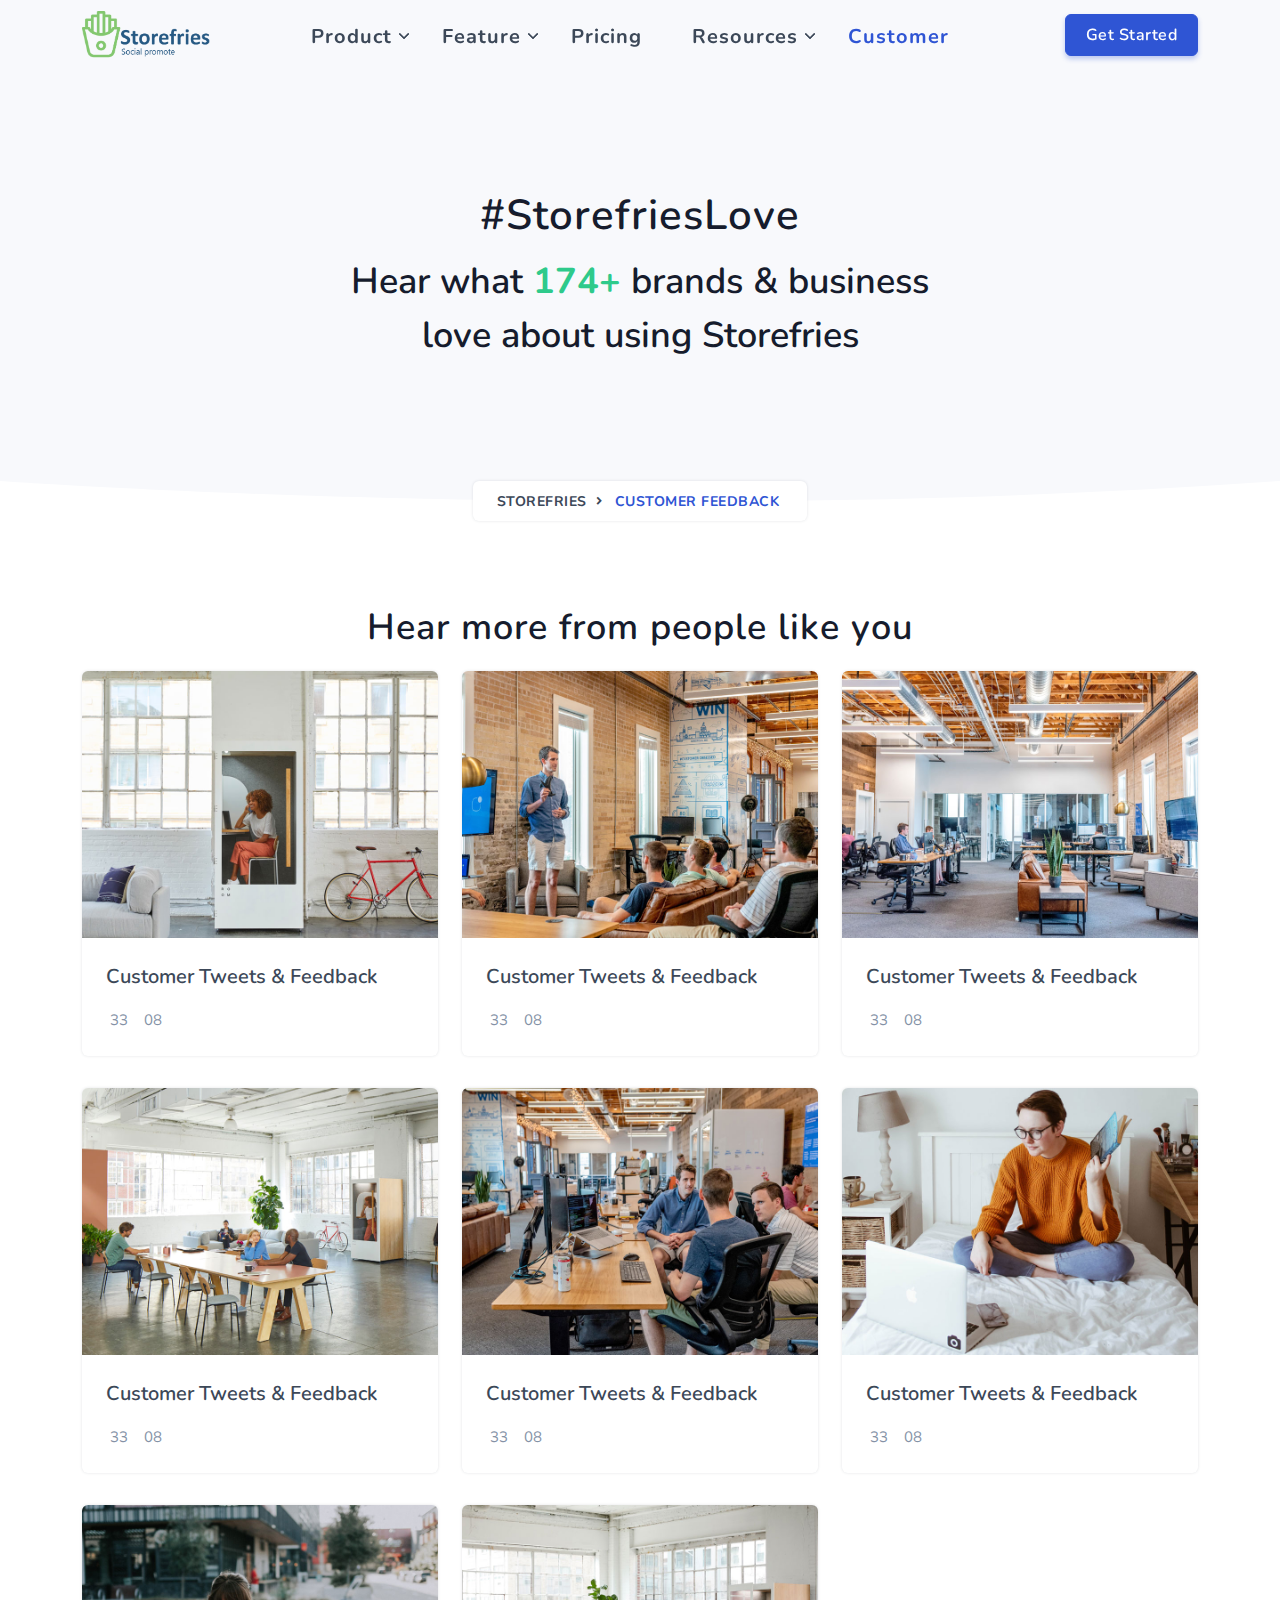
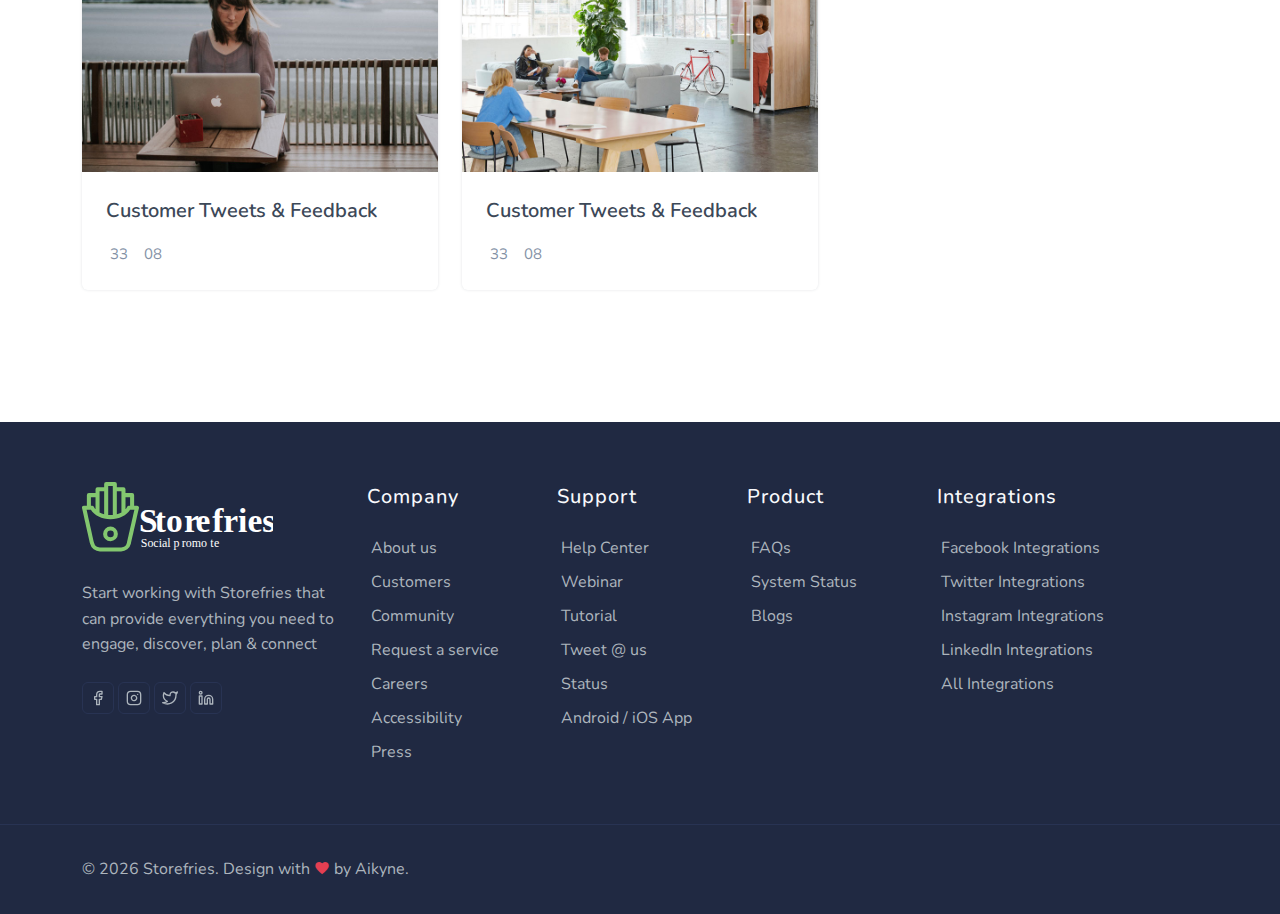
==== customer.html @ 30ede442 "photos added & customer tab created" ====
<!DOCTYPE html>
<html lang="en">

<head>
    <meta charset="utf-8" />
    <title>Customer Love | Storefries</title>
    <meta name="viewport" content="width=device-width, initial-scale=1.0">
    <meta name="description" content="" />
    <meta name="keywords" content="" />
    <meta name="author" content="" />
    <meta name="email" content="" />
    <meta name="website" content="" />
    <meta name="Version" content="v3.2.0" />
    <!-- favicon -->
    <link rel="shortcut icon" href="images/favicon.png">
    <!-- Bootstrap -->
    <link href="css/bootstrap.min.css" rel="stylesheet" type="text/css" />
    <!-- Icons -->
    <link href="css/materialdesignicons.min.css" rel="stylesheet" type="text/css" />
    <link rel="stylesheet" href="https://unicons.iconscout.com/release/v3.0.6/css/line.css">
    <!-- tobii css -->
    <link href="css/tobii.min.css" rel="stylesheet" type="text/css" />
    <!-- Main Css -->
    <link href="css/style.css" rel="stylesheet" type="text/css" id="theme-opt" />
    <link href="css/colors/default.css" rel="stylesheet" id="color-opt">

</head>

<body>
    <!-- Loader -->
     <div id="preloader">
        <div id="status">
            <div class="spinner">
                <div class="double-bounce1"></div>
                <div class="double-bounce2"></div>
            </div>
        </div>
    </div> 
    <!-- Loader -->
    
    <!-- Navbar STart -->
    <header id="topnav" class="defaultscroll sticky">
        <div class="container">
            <!-- Logo container-->
            <a class="logo" href="index.html">
                <img src="images/logo.png" height="50" class="logo-light-mode" alt="">
                <img src="images/logo.png" height="50" class="logo-dark-mode" alt="">
            </a>
            <div class="buy-button">
                <a href="https://app.storefries.com" target="_blank" class="btn btn-primary">Get Started</a>
            </div><!--end login button-->
            <!-- End Logo container-->
            <div class="menu-extras">
                <div class="menu-item">
                    <!-- Mobile menu toggle-->
                    <a class="navbar-toggle" id="isToggle" onclick="toggleMenu()">
                        <div class="lines">
                            <span></span>
                            <span></span>
                            <span></span>
                        </div>
                    </a>
                    <!-- End mobile menu toggle-->
                </div>
            </div>
    
            <div id="navigation">
                <!-- Navigation Menu-->   
                <ul class="navigation-menu">
                    <li class="has-submenu parent-parent-menu-item">
                        <a href="javascript:void(0)">Product</a><span class="menu-arrow"></span>
                        <ul class="submenu megamenu">
                            <li>
                                <ul>
                                    <li class="megamenu-head"><img src="images/Conent.png" style="width: 15%;"> Content</li>
                                    <li><a href="portfolio-classic-two.html" class="sub-menu-item">Discover The Trending <br>Content For Your Location<br> Needs And Influence The <br>Brand With Designing Tools.</a></li>
                                    <li><a href="portfolio-classic-two.html" class="sub-menu-item">Learn more...</a></li>                                    
                                </ul>
                            </li>

                            <li>
                                <ul>
                                    <li class="megamenu-head"><img src="images/publishing.png" style="width: 15%;">Publishing</li>
                                    <li><a href="portfolio-classic-two.html" class="sub-menu-item">Simple Way To Plan, <br>Schedule And Publish To <br>Customers First On The Fly <br>And Amplify The Post To <br>Reach More Audience.</a></li>
                                    <li><a href="portfolio-classic-two.html" class="sub-menu-item">Learn more...</a></li>
                                </ul>
                            </li>

                            <li>
                                <ul>
                                    <li class="megamenu-head"><img src="images/engagement.png" style="width: 15%;">Engagement</li>
                                    <li><a href="portfolio-grid-two.html" class="sub-menu-item">All In One Tool To Manage<br> The Interactions Efficiently.</a></li>
                                    <li><a href="portfolio-classic-two.html" class="sub-menu-item">Learn more...</a></li>
                                </ul>
                            </li>
                            
                            <li>
                                <ul>
                                    <li class="megamenu-head"><img src="images.png" style="width: 15%;">Insight</li>
                                    <li><a href="portfolio-masonry-two.html" class="sub-menu-item">Visually Identify Which <br>Channels Are Performing <br>Better, Identify The ROI For<br> Marketing Spend.</a></li>
                                    <li><a href="portfolio-classic-two.html" class="sub-menu-item">Learn more...</a></li>
                                </ul>
                            </li>
                            <li>
                                <ul class="text-center">
                                    <li class="megamenu-head"></li>
                                    <li><a href="portfolio-masonry-two.html" class="sub-menu-item">Powerful tools to <br>scale growing businesses <br>across:</a></li>
                                    
                                    <li class="list-inline-item"><a href="" class="btn btn-sm btn-outline-blue" ><i data-feather="facebook" class="icons"></i></a></li>
                                    <li class="list-inline-item"><a href="" class="btn btn-sm btn-outline-danger" ><i data-feather="instagram" class="icons"></i></a></li>
                                    <br>
                                    <li class="list-inline-item"><a href="" class="btn btn-sm btn-outline-secondary" ><i data-feather="linkedin" class="icons"></i></a></li>
                                    <li class="list-inline-item"><a href="" class="btn btn-sm btn-outline-info" ><i data-feather="twitter" class="icons"></i></a></li><!--
                                    <li class="list-inline-item mx-2 mt-3"><a href="javascript:void(0)" class="btn btn-icon btn-pills btn-lg btn-danger" data-bs-toggle="tooltip" data-bs-placement="top"><i data-feather="instagram" class="icons"></i></a></li>
                                    <li class="list-inline-item mx-2 mt-3"><a href="javascript:void(0)" class="btn btn-icon btn-pills btn-lg btn-secondary" data-bs-toggle="tooltip" data-bs-placement="top"><i data-feather="linkedin" class="icons"></i></a></li>
                                    <li class="list-inline-item mx-2 mt-3"><a href="javascript:void(0)" class="btn btn-icon btn-pills btn-lg btn-info" data-bs-toggle="tooltip" data-bs-placement="top"><i data-feather="twitter" class="icons"></i></a></li>
                                    <li class="list-inline-item mx-2 mt-3"><a href="javascript:void(0)" class="btn btn-icon btn-pills btn-lg btn-warning" data-bs-toggle="tooltip" data-bs-placement="top" title="Gitlab"><i data-feather="gitlab" class="icons"></i></a></li>
                                    <li class="list-inline-item mx-2 mt-3"><a href="javascript:void(0)" class="btn btn-icon btn-pills btn-lg btn-danger" data-bs-toggle="tooltip" data-bs-placement="top" title="Youtube"><i data-feather="youtube" class="icons"></i></a></li>
                                    <li class="list-inline-item mx-2 mt-3"><a href="javascript:void(0)" class="btn btn-icon btn-pills btn-lg btn-success" data-bs-toggle="tooltip" data-bs-placement="top" title="Whatsapp"><i class="mdi mdi-whatsapp icons"></i></a></li>
                                    <li class="list-inline-item mx-2 mt-3"><a href="javascript:void(0)" class="btn btn-icon btn-pills btn-lg btn-info" data-bs-toggle="tooltip" data-bs-placement="top" title="Telegram"><i class="mdi mdi-telegram icons"></i></a></li>
                                    <li class="list-inline-item mx-2 mt-3"><a href="javascript:void(0)" class="btn btn-icon btn-pills btn-lg btn-blue" data-bs-toggle="tooltip" data-bs-placement="top" title="Skype"><i class="mdi mdi-skype icons"></i></a></li>-->
                                </ul>
                            </li>
                            
                        </ul>
                    </li>

                    <li class="has-submenu parent-parent-menu-item">
                        <a href="javascript:void(0)">Feature</a><span class="menu-arrow"></span>
                        <ul class="submenu megamenu">
                            <li>
                                <ul>
                                    <li class="megamenu-head">Modern Portfolio</li>
                                    <li><a href="portfolio-modern-two.html" class="sub-menu-item">Two Column</a></li>
                                    <li><a href="portfolio-modern-three.html" class="sub-menu-item">Three Column</a></li>
                                    <li><a href="portfolio-modern-four.html" class="sub-menu-item">Four Column</a></li>
                                    <li><a href="portfolio-modern-five.html" class="sub-menu-item">Five Column</a></li>
                                    <li><a href="portfolio-modern-six.html" class="sub-menu-item">Six Column</a></li>
                                </ul>
                            </li>

                            <li>
                                <ul>
                                    <li class="megamenu-head">Classic Portfolio</li>
                                    <li><a href="portfolio-classic-two.html" class="sub-menu-item">Two Column</a></li>
                                    <li><a href="portfolio-classic-three.html" class="sub-menu-item">Three Column</a></li>
                                    <li><a href="portfolio-classic-four.html" class="sub-menu-item">Four Column</a></li>
                                    <li><a href="portfolio-classic-five.html" class="sub-menu-item">Five Column</a></li>
                                    <li><a href="portfolio-classic-six.html" class="sub-menu-item">Six Column</a></li>
                                </ul>
                            </li>

                            <li>
                                <ul>
                                    <li class="megamenu-head">Grid Portfolio</li>
                                    <li><a href="portfolio-grid-two.html" class="sub-menu-item">Two Column</a></li>
                                    <li><a href="portfolio-grid-three.html" class="sub-menu-item">Three Column</a></li>
                                    <li><a href="portfolio-grid-four.html" class="sub-menu-item">Four Column</a></li>
                                    <li><a href="portfolio-grid-five.html" class="sub-menu-item">Five Column</a></li>
                                    <li><a href="portfolio-grid-six.html" class="sub-menu-item">Six Column</a></li>
                                </ul>
                            </li>
                            
                            <li>
                                <ul>
                                    <li class="megamenu-head">Masonry Portfolio</li>
                                    <li><a href="portfolio-masonry-two.html" class="sub-menu-item">Two Column</a></li>
                                    <li><a href="portfolio-masonry-three.html" class="sub-menu-item">Three Column</a></li>
                                    <li><a href="portfolio-masonry-four.html" class="sub-menu-item">Four Column</a></li>
                                    <li><a href="portfolio-masonry-five.html" class="sub-menu-item">Five Column</a></li>
                                    <li><a href="portfolio-masonry-six.html" class="sub-menu-item">Six Column</a></li>
                                </ul>
                            </li>
                            
                            <li>
                                <ul>
                                    <li class="megamenu-head">Portfolio Detail</li>
                                    <li><a href="portfolio-detail-one.html" class="sub-menu-item">Portfolio One</a></li>
                                    <li><a href="portfolio-detail-two.html" class="sub-menu-item">Portfolio Two</a></li>
                                    <li><a href="portfolio-detail-three.html" class="sub-menu-item">Portfolio Three</a></li>
                                    <li><a href="portfolio-detail-four.html" class="sub-menu-item">Portfolio Four</a></li>
                                </ul>
                            </li>
                        </ul>
                    </li>
    
                    <li class="has-submenu parent-parent-menu-item">
                        <a href="pricing.html">Pricing</a>                            
                    </li>

                    <li class="has-submenu parent-parent-menu-item">
                        <a href="javascript:void(0)">Resources</a><span class="menu-arrow"></span>
                        <ul class="submenu megamenu">
                            <li>
                                <ul>
                                </ul>
                            </li>

                            <li>
                                <ul>
                                    <li class="megamenu-head"><img src="images/publishing.png" style="width: 15%;">Publishing</li>
                                    <li><a href="portfolio-classic-two.html" class="sub-menu-item">Simple Way To Plan, <br>Schedule And Publish To <br>Customers First On The Fly <br>And Amplify The Post To <br>Reach More Audience.</a></li>
                                    <li><a href="portfolio-classic-two.html" class="sub-menu-item">Learn more...</a></li>
                                </ul>
                            </li>

                            <li>
                                <ul>
                                    <li class="megamenu-head"><img src="images/engagement.png" style="width: 15%;">Engagement</li>
                                    <li><a href="portfolio-grid-two.html" class="sub-menu-item">All In One Tool To Manage<br> The Interactions Efficiently.</a></li>
                                    <li><a href="portfolio-classic-two.html" class="sub-menu-item">Learn more...</a></li>
                                </ul>
                            </li>
                            
                            <li>
                                <ul>
                                    <li class="megamenu-head"><img src="images.png" style="width: 15%;">Insight</li>
                                    <li><a href="portfolio-masonry-two.html" class="sub-menu-item">Visually Identify Which <br>Channels Are Performing <br>Better, Identify The ROI For<br> Marketing Spend.</a></li>
                                    <li><a href="portfolio-classic-two.html" class="sub-menu-item">Learn more...</a></li>
                                </ul>
                            </li>
                            <li>
                                <ul class="text-center">
                                    
                                </ul>
                            </li>
                            
                        </ul>
                    </li>

                    <li class="has-submenu parent-menu-item">
                        <a href="customer.html" style="color: #2f55d4 ;">Customer</a>                        
                    </li>
                </ul><!--end navigation menu-->
                <div class="buy-menu-btn d-none">
                    <a href="https://app.storefries.com" target="_blank" class="btn btn-primary">Get Started</a>
                </div><!--end login button-->
            </div><!--end navigation-->
        </div><!--end container-->
    </header><!--end header-->
    <!-- Navbar End -->


        <!-- Hero Start -->
        <section class="bg-half bg-light d-table w-100">
            <div class="container">
                <div class="row justify-content-center">
                    <div class="col-lg-12 text-center">
                        <div class="page-next-level">
                            <h1 class="title"> #StorefriesLove </h1>
                            <h2>Hear what <span class="text-success fw-bold"><span class="counter-value" data-target="555">1</span>+</span> brands & business <br>love about using Storefries</h2>
                            <div class="page-next">
                                <nav aria-label="breadcrumb" class="d-inline-block">
                                    <ul class="breadcrumb bg-white rounded shadow mb-0">
                                        <li class="breadcrumb-item"><a href="index.html">Storefries</a></li>
                                        
                                        <li class="breadcrumb-item active" aria-current="page">Customer Feedback</li>
                                    </ul>
                                </nav>
                            </div>
                        </div>
                    </div>  <!--end col-->
                </div><!--end row-->
            </div> <!--end container-->
        </section><!--end section-->
        <!-- Hero End -->

        <!-- Shape Start -->
        <div class="position-relative">
            <div class="shape overflow-hidden text-white">
                <svg viewBox="0 0 2880 48" fill="none" xmlns="http://www.w3.org/2000/svg">
                    <path d="M0 48H1437.5H2880V0H2160C1442.5 52 720 0 720 0H0V48Z" fill="currentColor"></path>
                </svg>
            </div>
        </div>
        <!--Shape End-->

        <!-- Blog STart -->
        <section class="section">
            <div class="container">
                <div class="row justify-content-center">
                    <div class="col-lg-12 text-center">
                        <div class="page-next-level">
                            <h2 class="title"> Hear more from people like you </h2>                            
                        </div>
                    </div>  <!--end col-->
                </div><!--end row-->
                <h1 class="title"> </h1>
                <div class="row">
                    <div class="col-lg-4 col-md-6 mb-4 pb-2">
                        <div class="card blog rounded border-0 shadow overflow-hidden">
                            <div class="position-relative">
                                <img src="images/blog/01.jpg" class="card-img-top" alt="...">
                                <div class="overlay rounded-top bg-dark"></div>
                            </div>
                            <div class="card-body content">
                                <h5><a href="javascript:void(0)" class="card-title title text-dark">Customer Tweets & Feedback</a></h5>
                                <div class="post-meta d-flex justify-content-between mt-3">
                                    <ul class="list-unstyled mb-0">
                                        <li class="list-inline-item me-2 mb-0"><a href="javascript:void(0)" class="text-muted like"><i class="uil uil-heart me-1"></i>33</a></li>
                                        <li class="list-inline-item"><a href="javascript:void(0)" class="text-muted comments"><i class="uil uil-comment me-1"></i>08</a></li>
                                    </ul>
                                </div>
                            </div>
                            <div class="author">
                                <small class="text-light user d-block"><i class="uil uil-user"></i> Calvin Carlo</small>
                                <small class="text-light date"><i class="uil uil-calendar-alt"></i> 13th August, 2019</small>
                            </div>
                        </div>
                    </div><!--end col-->
                    
                    <div class="col-lg-4 col-md-6 mb-4 pb-2">
                        <div class="card blog rounded border-0 shadow overflow-hidden">
                            <div class="position-relative">
                                <img src="images/blog/02.jpg" class="card-img-top" alt="...">
                                <div class="overlay rounded-top bg-dark"></div>
                            </div>
                            <div class="card-body content">
                                <h5><a href="javascript:void(0)" class="card-title title text-dark">Customer Tweets & Feedback</a></h5>
                                <div class="post-meta d-flex justify-content-between mt-3">
                                    <ul class="list-unstyled mb-0">
                                        <li class="list-inline-item me-2 mb-0"><a href="javascript:void(0)" class="text-muted like"><i class="uil uil-heart me-1"></i>33</a></li>
                                        <li class="list-inline-item"><a href="javascript:void(0)" class="text-muted comments"><i class="uil uil-comment me-1"></i>08</a></li>
                                    </ul>
                                </div>
                            </div>
                            <div class="author">
                                <small class="text-light user d-block"><i class="uil uil-user"></i> Calvin Carlo</small>
                                <small class="text-light date"><i class="uil uil-calendar-alt"></i> 13th August, 2019</small>
                            </div>
                        </div>
                    </div><!--end col-->
                    
                    <div class="col-lg-4 col-md-6 mb-4 pb-2">
                        <div class="card blog rounded border-0 shadow overflow-hidden">
                            <div class="position-relative">
                                <img src="images/blog/03.jpg" class="card-img-top" alt="...">
                                <div class="overlay rounded-top bg-dark"></div>
                            </div>
                            <div class="card-body content">
                                <h5><a href="javascript:void(0)" class="card-title title text-dark">Customer Tweets & Feedback</a></h5>
                                <div class="post-meta d-flex justify-content-between mt-3">
                                    <ul class="list-unstyled mb-0">
                                        <li class="list-inline-item me-2 mb-0"><a href="javascript:void(0)" class="text-muted like"><i class="uil uil-heart me-1"></i>33</a></li>
                                        <li class="list-inline-item"><a href="javascript:void(0)" class="text-muted comments"><i class="uil uil-comment me-1"></i>08</a></li>
                                    </ul>
                                </div>
                            </div>
                            <div class="author">
                                <small class="text-light user d-block"><i class="uil uil-user"></i> Calvin Carlo</small>
                                <small class="text-light date"><i class="uil uil-calendar-alt"></i> 13th August, 2019</small>
                            </div>
                        </div>
                    </div><!--end col-->
                    
                    <div class="col-lg-4 col-md-6 mb-4 pb-2">
                        <div class="card blog rounded border-0 shadow overflow-hidden">
                            <div class="position-relative">
                                <img src="images/blog/04.jpg" class="card-img-top" alt="...">
                                <div class="overlay rounded-top bg-dark"></div>
                            </div>
                            <div class="card-body content">
                                <h5><a href="javascript:void(0)" class="card-title title text-dark">Customer Tweets & Feedback</a></h5>
                                <div class="post-meta d-flex justify-content-between mt-3">
                                    <ul class="list-unstyled mb-0">
                                        <li class="list-inline-item me-2 mb-0"><a href="javascript:void(0)" class="text-muted like"><i class="uil uil-heart me-1"></i>33</a></li>
                                        <li class="list-inline-item"><a href="javascript:void(0)" class="text-muted comments"><i class="uil uil-comment me-1"></i>08</a></li>
                                    </ul>
                                </div>
                            </div>
                            <div class="author">
                                <small class="text-light user d-block"><i class="uil uil-user"></i> Calvin Carlo</small>
                                <small class="text-light date"><i class="uil uil-calendar-alt"></i> 13th August, 2019</small>
                            </div>
                        </div>
                    </div><!--end col-->
                    
                    <div class="col-lg-4 col-md-6 mb-4 pb-2">
                        <div class="card blog rounded border-0 shadow overflow-hidden">
                            <div class="position-relative">
                                <img src="images/blog/05.jpg" class="card-img-top" alt="...">
                                <div class="overlay rounded-top bg-dark"></div>
                            </div>
                            <div class="card-body content">
                                <h5><a href="javascript:void(0)" class="card-title title text-dark">Customer Tweets & Feedback</a></h5>
                                <div class="post-meta d-flex justify-content-between mt-3">
                                    <ul class="list-unstyled mb-0">
                                        <li class="list-inline-item me-2 mb-0"><a href="javascript:void(0)" class="text-muted like"><i class="uil uil-heart me-1"></i>33</a></li>
                                        <li class="list-inline-item"><a href="javascript:void(0)" class="text-muted comments"><i class="uil uil-comment me-1"></i>08</a></li>
                                    </ul>
                                </div>
                            </div>
                            <div class="author">
                                <small class="text-light user d-block"><i class="uil uil-user"></i> Calvin Carlo</small>
                                <small class="text-light date"><i class="uil uil-calendar-alt"></i> 13th August, 2019</small>
                            </div>
                        </div>
                    </div><!--end col-->
                    
                    <div class="col-lg-4 col-md-6 mb-4 pb-2">
                        <div class="card blog rounded border-0 shadow overflow-hidden">
                            <div class="position-relative">
                                <img src="images/blog/06.jpg" class="card-img-top" alt="...">
                                <div class="overlay rounded-top bg-dark"></div>
                            </div>
                            <div class="card-body content">
                                <h5><a href="javascript:void(0)" class="card-title title text-dark">Customer Tweets & Feedback</a></h5>
                                <div class="post-meta d-flex justify-content-between mt-3">
                                    <ul class="list-unstyled mb-0">
                                        <li class="list-inline-item me-2 mb-0"><a href="javascript:void(0)" class="text-muted like"><i class="uil uil-heart me-1"></i>33</a></li>
                                        <li class="list-inline-item"><a href="javascript:void(0)" class="text-muted comments"><i class="uil uil-comment me-1"></i>08</a></li>
                                    </ul>
                                </div>
                            </div>
                            <div class="author">
                                <small class="text-light user d-block"><i class="uil uil-user"></i> Calvin Carlo</small>
                                <small class="text-light date"><i class="uil uil-calendar-alt"></i> 13th August, 2019</small>
                            </div>
                        </div>
                    </div><!--end col-->
                    
                    <div class="col-lg-4 col-md-6 mb-4 pb-2">
                        <div class="card blog rounded border-0 shadow overflow-hidden">
                            <div class="position-relative">
                                <img src="images/blog/07.jpg" class="card-img-top" alt="...">
                                <div class="overlay rounded-top bg-dark"></div>
                            </div>
                            <div class="card-body content">
                                <h5><a href="javascript:void(0)" class="card-title title text-dark">Customer Tweets & Feedback</a></h5>
                                <div class="post-meta d-flex justify-content-between mt-3">
                                    <ul class="list-unstyled mb-0">
                                        <li class="list-inline-item me-2 mb-0"><a href="javascript:void(0)" class="text-muted like"><i class="uil uil-heart me-1"></i>33</a></li>
                                        <li class="list-inline-item"><a href="javascript:void(0)" class="text-muted comments"><i class="uil uil-comment me-1"></i>08</a></li>
                                    </ul>
                                </div>
                            </div>
                            <div class="author">
                                <small class="text-light user d-block"><i class="uil uil-user"></i> Calvin Carlo</small>
                                <small class="text-light date"><i class="uil uil-calendar-alt"></i> 13th August, 2019</small>
                            </div>
                        </div>
                    </div><!--end col-->
                    
                    <div class="col-lg-4 col-md-6 mb-4 pb-2">
                        <div class="card blog rounded border-0 shadow overflow-hidden">
                            <div class="position-relative">
                                <img src="images/blog/08.jpg" class="card-img-top" alt="...">
                                <div class="overlay rounded-top bg-dark"></div>
                            </div>
                            <div class="card-body content">
                                <h5><a href="javascript:void(0)" class="card-title title text-dark">Customer Tweets & Feedback</a></h5>
                                <div class="post-meta d-flex justify-content-between mt-3">
                                    <ul class="list-unstyled mb-0">
                                        <li class="list-inline-item me-2 mb-0"><a href="javascript:void(0)" class="text-muted like"><i class="uil uil-heart me-1"></i>33</a></li>
                                        <li class="list-inline-item"><a href="javascript:void(0)" class="text-muted comments"><i class="uil uil-comment me-1"></i>08</a></li>
                                    </ul>
                                </div>
                            </div>
                            <div class="author">
                                <small class="text-light user d-block"><i class="uil uil-user"></i> Calvin Carlo</small>
                                <small class="text-light date"><i class="uil uil-calendar-alt"></i> 13th August, 2019</small>
                            </div>
                        </div>
                    </div><!--end col-->

                </div><!--end row-->
            </div><!--end container-->
        </section><!--end section-->
        <!-- Blog End -->

    <!-- Footer Start -->
        <footer class="footer">
            <div class="container">
                <div class="row">
                    <div class="col-lg-3 col-12 mb-0 mb-md-4 pb-0 pb-md-2">
                        <a href="#" class="logo-footer">
                            <img src="images/logo3-light.svg" height="75" alt="">
                        </a>
                        <p class="mt-4">Start working with Storefries that can provide everything you need to engage, discover, plan & connect</p>
                        <ul class="list-unstyled social-icon foot-social-icon mb-0 mt-4">
                            <li class="list-inline-item"><a href="javascript:void(0)" class="rounded"><i data-feather="facebook" class="fea icon-sm fea-social"></i></a></li>
                            <li class="list-inline-item"><a href="javascript:void(0)" class="rounded"><i data-feather="instagram" class="fea icon-sm fea-social"></i></a></li>
                            <li class="list-inline-item"><a href="javascript:void(0)" class="rounded"><i data-feather="twitter" class="fea icon-sm fea-social"></i></a></li>
                            <li class="list-inline-item"><a href="javascript:void(0)" class="rounded"><i data-feather="linkedin" class="fea icon-sm fea-social"></i></a></li>
                        </ul><!--end icon-->
                    </div><!--end col-->
                    
                    <div class="col-lg-2 col-md-4 col-12 mt-4 mt-sm-0 pt-2 pt-sm-0">
                        <h5 class="text-light footer-head">Company</h5>
                        <ul class="list-unstyled footer-list mt-4">
                            <li><a href="aboutus.html" class="text-foot"><i class="uil uil-angle-right-b me-1"></i> About us</a></li>
                            <li><a href="" class="text-foot"><i class="uil uil-angle-right-b me-1"></i> Customers</a></li>
                            <li><a href="" class="text-foot"><i class="uil uil-angle-right-b me-1"></i> Community</a></li>
                            <li><a href="page-pricing.html" class="text-foot"><i class="uil uil-angle-right-b me-1"></i> Request a service</a></li>
                            <li><a href="" class="text-foot"><i class="uil uil-angle-right-b me-1"></i> Careers</a></li>
                            <li><a href="" class="text-foot"><i class="uil uil-angle-right-b me-1"></i> Accessibility</a></li>
                            <li><a href="" class="text-foot"><i class="uil uil-angle-right-b me-1"></i> Press</a></li>
                        </ul>
                    </div><!--end col-->
                    <div class="col-lg-2 col-md-4 col-12 mt-4 mt-sm-0 pt-2 pt-sm-0">
                        <h5 class="text-light footer-head">Support</h5>
                        <ul class="list-unstyled footer-list mt-4">
                            <li><a href="" class="text-foot"><i class="uil uil-angle-right-b me-1"></i> Help Center</a></li>
                            <li><a href="" class="text-foot"><i class="uil uil-angle-right-b me-1"></i> Webinar</a></li>
                            <li><a href="" class="text-foot"><i class="uil uil-angle-right-b me-1"></i> Tutorial</a></li>
                            <li><a href="" class="text-foot"><i class="uil uil-angle-right-b me-1"></i> Tweet @ us</a></li>
                            <li><a href="" class="text-foot"><i class="uil uil-angle-right-b me-1"></i> Status</a></li>
                            <li><a href="" class="text-foot"><i class="uil uil-angle-right-b me-1"></i> Android / iOS App</a></li>
                        </ul>
                    </div><!--end col-->
                    <div class="col-lg-2 col-md-4 col-12 mt-4 mt-sm-0 pt-2 pt-sm-0">
                        <h5 class="text-light footer-head">Product</h5>
                        <ul class="list-unstyled footer-list mt-4">
                            <li><a href="faq.html" class="text-foot"><i class="uil uil-angle-right-b me-1"></i> FAQs</a></li>
                            <li><a href="" class="text-foot"><i class="uil uil-angle-right-b me-1"></i> System Status</a></li>
                            <li><a href="blogs.html" class="text-foot"><i class="uil uil-angle-right-b me-1"></i> Blogs</a></li>
                        </ul>
                    </div><!--end col-->
                    
                    <div class="col-lg-3 col-md-4 col-12 mt-4 mt-sm-0 pt-2 pt-sm-0">
                        <h5 class="text-light footer-head">Integrations</h5>
                        <ul class="list-unstyled footer-list mt-4">
                            <li><a href="" class="text-foot"><i class="uil uil-angle-right-b me-1"></i> Facebook Integrations</a></li>
                            <li><a href="" class="text-foot"><i class="uil uil-angle-right-b me-1"></i> Twitter Integrations</a></li>
                            <li><a href="" class="text-foot"><i class="uil uil-angle-right-b me-1"></i> Instagram Integrations</a></li>
                            <li><a href="" class="text-foot"><i class="uil uil-angle-right-b me-1"></i> LinkedIn Integrations</a></li>
                            <li><a href="" class="text-foot"><i class="uil uil-angle-right-b me-1"></i> All Integrations</a></li>
                        </ul>
                    </div><!--end col-->
                    

                    <!--<div class="col-lg-3 col-md-4 col-12 mt-4 mt-sm-0 pt-2 pt-sm-0">
                        <h5 class="text-light footer-head">Newsletter</h5>
                        <p class="mt-4">Sign up and receive the latest tips via email.</p>
                        <form>
                            <div class="row">
                                <div class="col-lg-12">
                                    <div class="foot-subscribe mb-3">
                                        <label class="form-label">Write your email <span class="text-danger">*</span></label>
                                        <div class="form-icon position-relative">
                                            <i data-feather="mail" class="fea icon-sm icons"></i>
                                            <input type="email" name="email" id="emailsubscribe" class="form-control ps-5 rounded" placeholder="Your email : " required>
                                        </div>
                                    </div>
                                </div>
                                <div class="col-lg-12">
                                    <div class="d-grid">
                                        <input type="submit" id="submitsubscribe" name="send" class="btn btn-soft-primary" value="Subscribe">
                                    </div>
                                </div>
                            </div>
                        </form>
                    </div>end col-->
                </div><!--end row-->
            </div><!--end container-->
        </footer><!--end footer-->
        <footer class="footer footer-bar">
            <div class="container text-center">
                <div class="row align-items-center">
                    <div class="col-sm-6">
                        <div class="text-sm-start">
                            <p class="mb-0">© <script>document.write(new Date().getFullYear())</script> Storefries. Design with <i class="mdi mdi-heart text-danger"></i> by <a href="https://www.aikyne.com/" target="_blank" class="text-reset">Aikyne</a>.</p>
                        </div>
                    </div><!--end col-->

                    <div class="col-sm-6 mt-4 mt-sm-0 pt-2 pt-sm-0">
                        <ul class="list-unstyled text-sm-end mb-0">
                            <li class="list-inline-item"><a href="javascript:void(0)"><img src="images/payments/american-ex.png" class="avatar avatar-ex-sm" title="American Express" alt=""></a></li>
                            <li class="list-inline-item"><a href="javascript:void(0)"><img src="images/payments/discover.png" class="avatar avatar-ex-sm" title="Discover" alt=""></a></li>
                            <li class="list-inline-item"><a href="javascript:void(0)"><img src="images/payments/master-card.png" class="avatar avatar-ex-sm" title="Master Card" alt=""></a></li>
                            <li class="list-inline-item"><a href="javascript:void(0)"><img src="images/payments/paypal.png" class="avatar avatar-ex-sm" title="Paypal" alt=""></a></li>
                            <li class="list-inline-item"><a href="javascript:void(0)"><img src="images/payments/visa.png" class="avatar avatar-ex-sm" title="Visa" alt=""></a></li>
                        </ul>
                    </div><!--end col-->
                </div><!--end row-->
            </div><!--end container-->
        </footer><!--end footer-->
        <!-- Footer End -->

    <!-- Back to top -->
    <a href="#" onclick="topFunction()" id="back-to-top" class="btn btn-icon btn-primary back-to-top"><i data-feather="arrow-up" class="icons"></i></a>
    <!-- Back to top -->

    <!-- javascript -->
    <script src="js/bootstrap.bundle.min.js"></script>
    <!-- tobii js -->
    <script src="js/tobii.min.js "></script>
    <!-- Contact Js -->
    <script src="js/contact.js"></script>
    <!-- Icons -->
    <script src="js/feather.min.js"></script>
    <!-- Main Js -->
    <script src="js/plugins.init.js"></script><!--Note: All init js like tiny slider, counter, countdown, maintenance, lightbox, gallery, swiper slider, aos animation etc.-->
    <script src="js/app.js"></script><!--Note: All important javascript like page loader, menu, sticky menu, menu-toggler, one page menu etc. -->
</body>
</html>
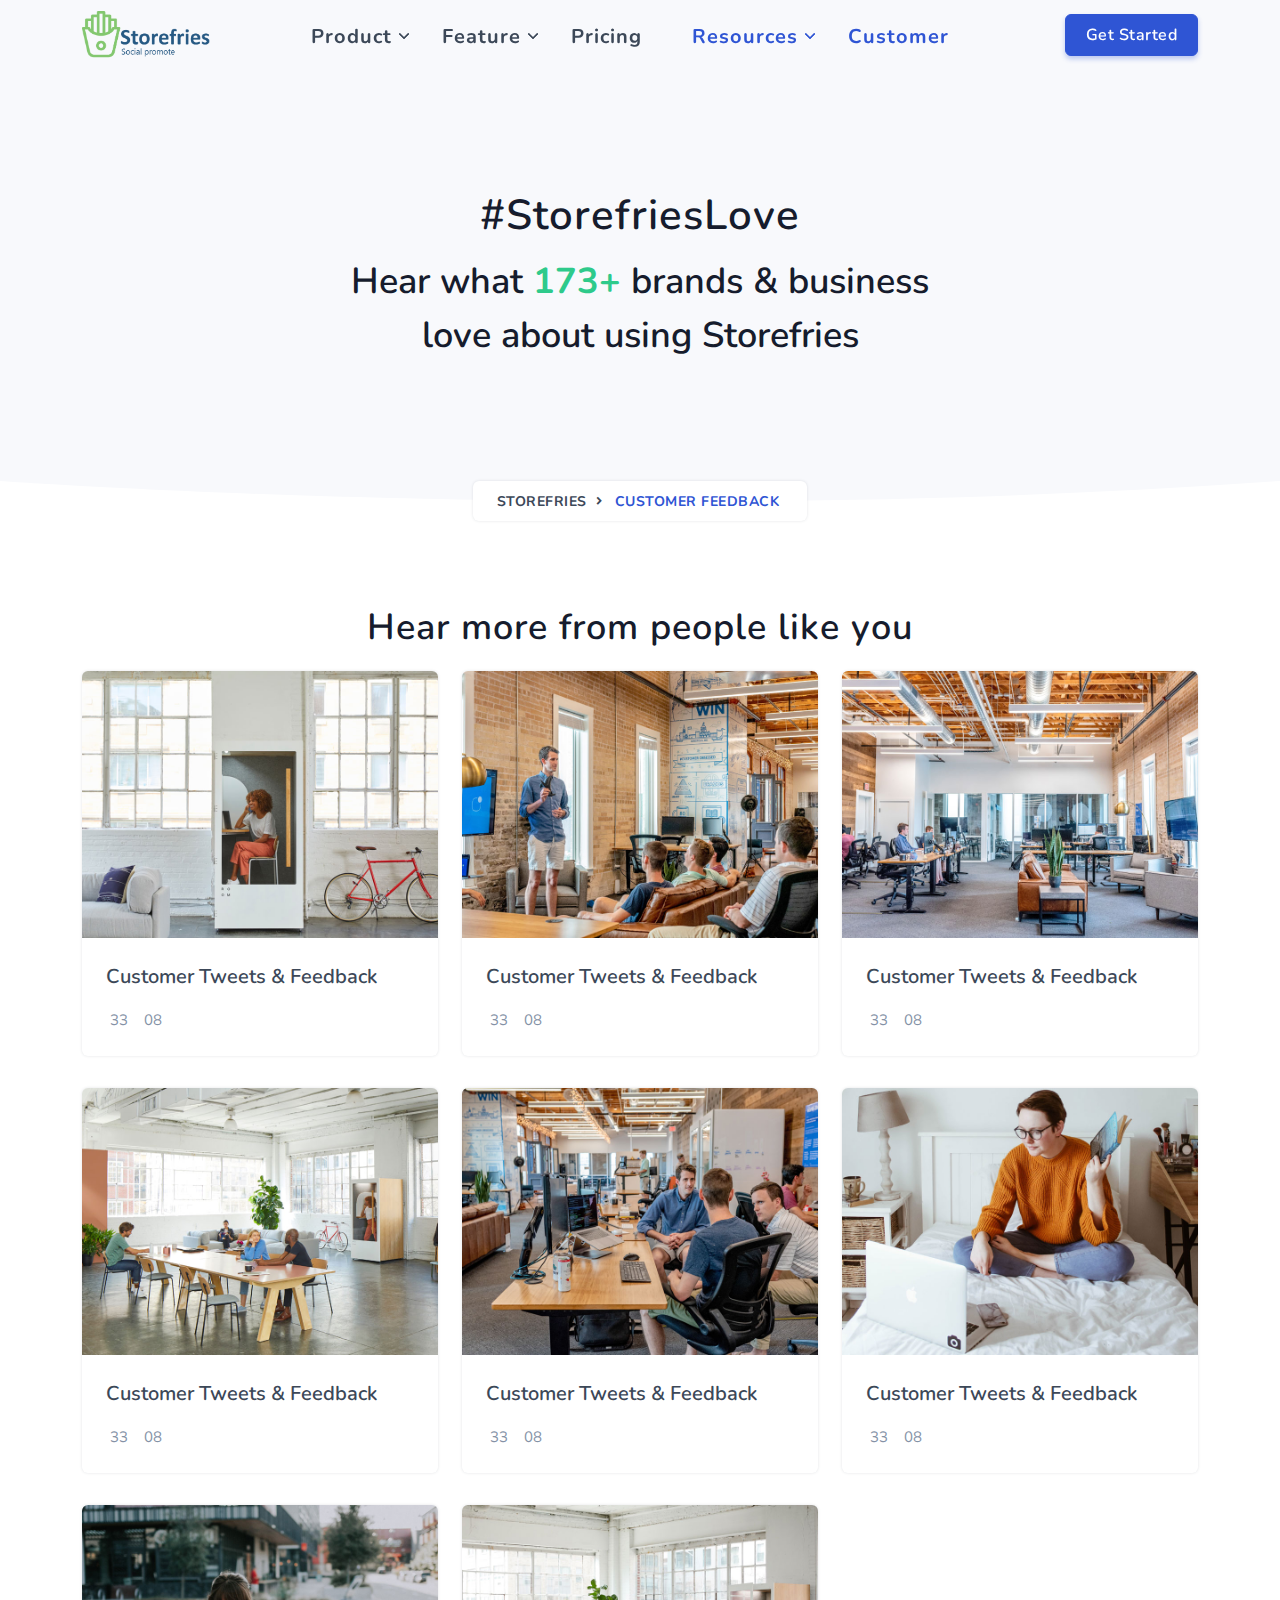
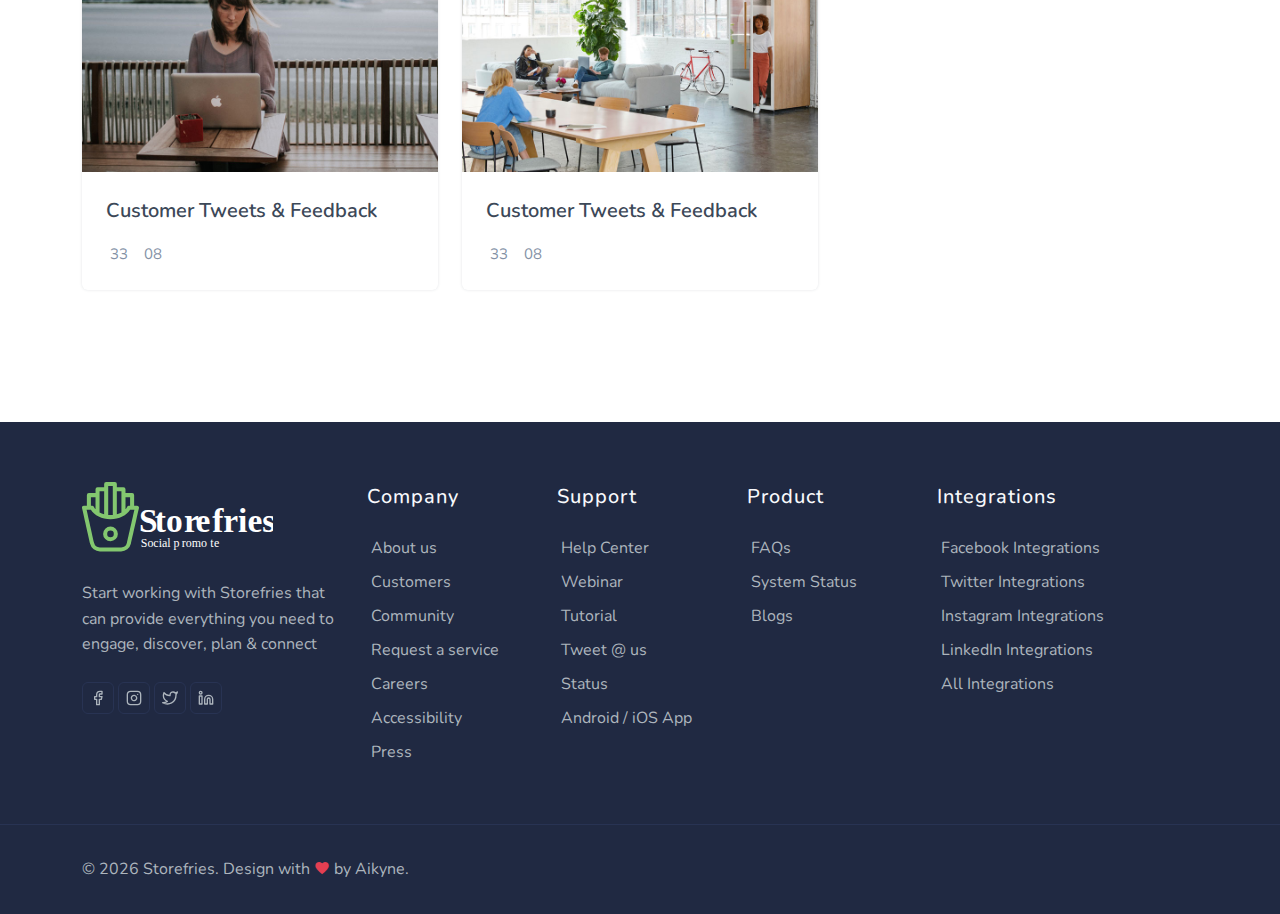
==== commit f090721d: "cahnges" ====
--- a/customer.html
+++ b/customer.html
@@ -199,25 +199,25 @@
 
                             <li>
                                 <ul>
-                                    <li class="megamenu-head"><img src="images/publishing.png" style="width: 15%;">Publishing</li>
-                                    <li><a href="portfolio-classic-two.html" class="sub-menu-item">Simple Way To Plan, <br>Schedule And Publish To <br>Customers First On The Fly <br>And Amplify The Post To <br>Reach More Audience.</a></li>
-                                    <li><a href="portfolio-classic-two.html" class="sub-menu-item">Learn more...</a></li>
-                                </ul>
-                            </li>
-
-                            <li>
-                                <ul>
-                                    <li class="megamenu-head"><img src="images/engagement.png" style="width: 15%;">Engagement</li>
-                                    <li><a href="portfolio-grid-two.html" class="sub-menu-item">All In One Tool To Manage<br> The Interactions Efficiently.</a></li>
-                                    <li><a href="portfolio-classic-two.html" class="sub-menu-item">Learn more...</a></li>
+                                    <li class="megamenu-head"><img src="images/blogs.png" style="width: 15%;">Blogs</li>
+                                        <li><a class="sub-menu-item">Social Media Tips, Tricks & <br> Strategy Guidances</a></li>
+                                        <li><a href="blogs.html" class="sub-menu-item">Learn more...</a></li>
+                                </ul>
+                            </li>
+
+                            <li>
+                                <ul>
+                                    <li class="megamenu-head"><img src="images/casestudy.png" style="width: 15%;">Case Study</li>
+                                        <li><a href="" class="sub-menu-item">What Success With <br>Storefries Looks Like.</a></li>
+                                        <li><a href="" class="sub-menu-item">Learn more...</a></li>
                                 </ul>
                             </li>
                             
                             <li>
                                 <ul>
-                                    <li class="megamenu-head"><img src="images.png" style="width: 15%;">Insight</li>
-                                    <li><a href="portfolio-masonry-two.html" class="sub-menu-item">Visually Identify Which <br>Channels Are Performing <br>Better, Identify The ROI For<br> Marketing Spend.</a></li>
-                                    <li><a href="portfolio-classic-two.html" class="sub-menu-item">Learn more...</a></li>
+                                    <li class="megamenu-head"><img src="images/socialmediacampaing.png" style="width: 15%;">Social Media Campaign</li>
+                                        <li><a href="" class="sub-menu-item">How To Create And Track<br> Great Social Campaign.</a></li>
+                                        <li><a href="" class="sub-menu-item">Learn more...</a></li>
                                 </ul>
                             </li>
                             <li>
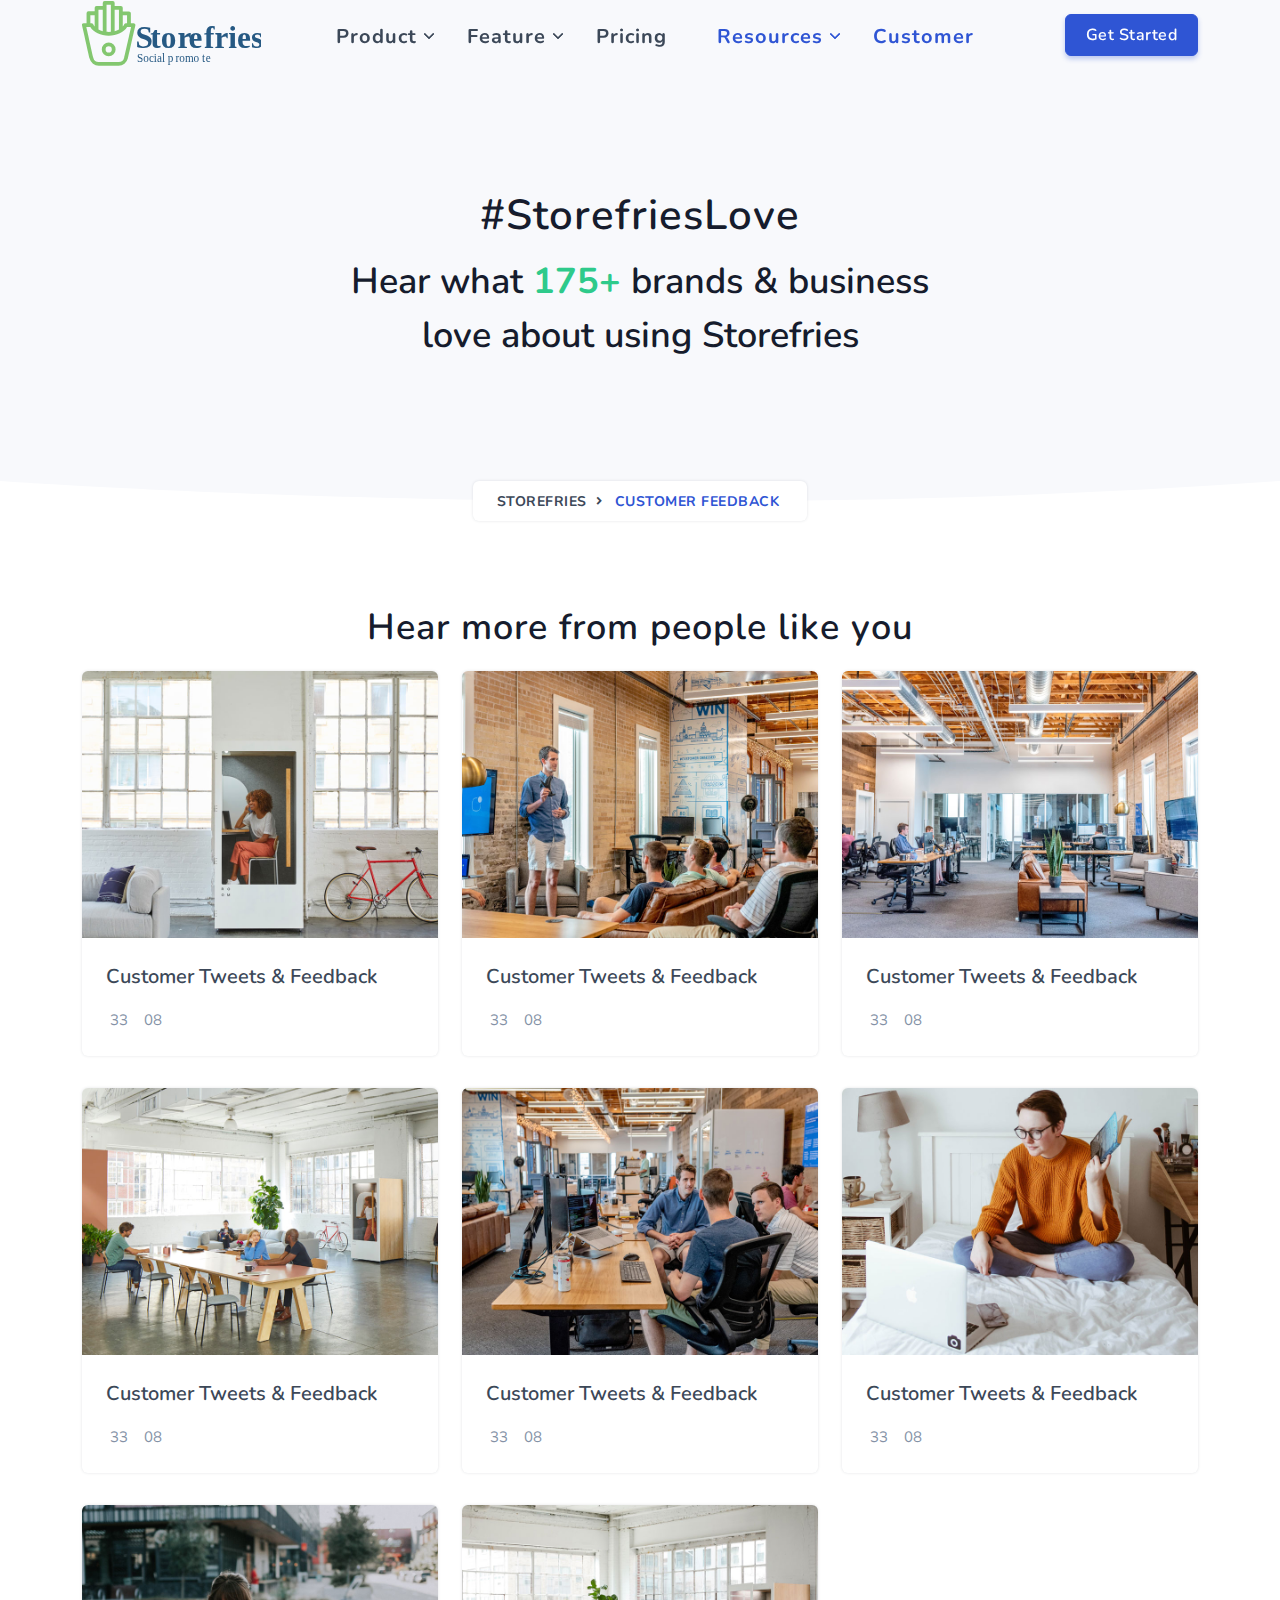
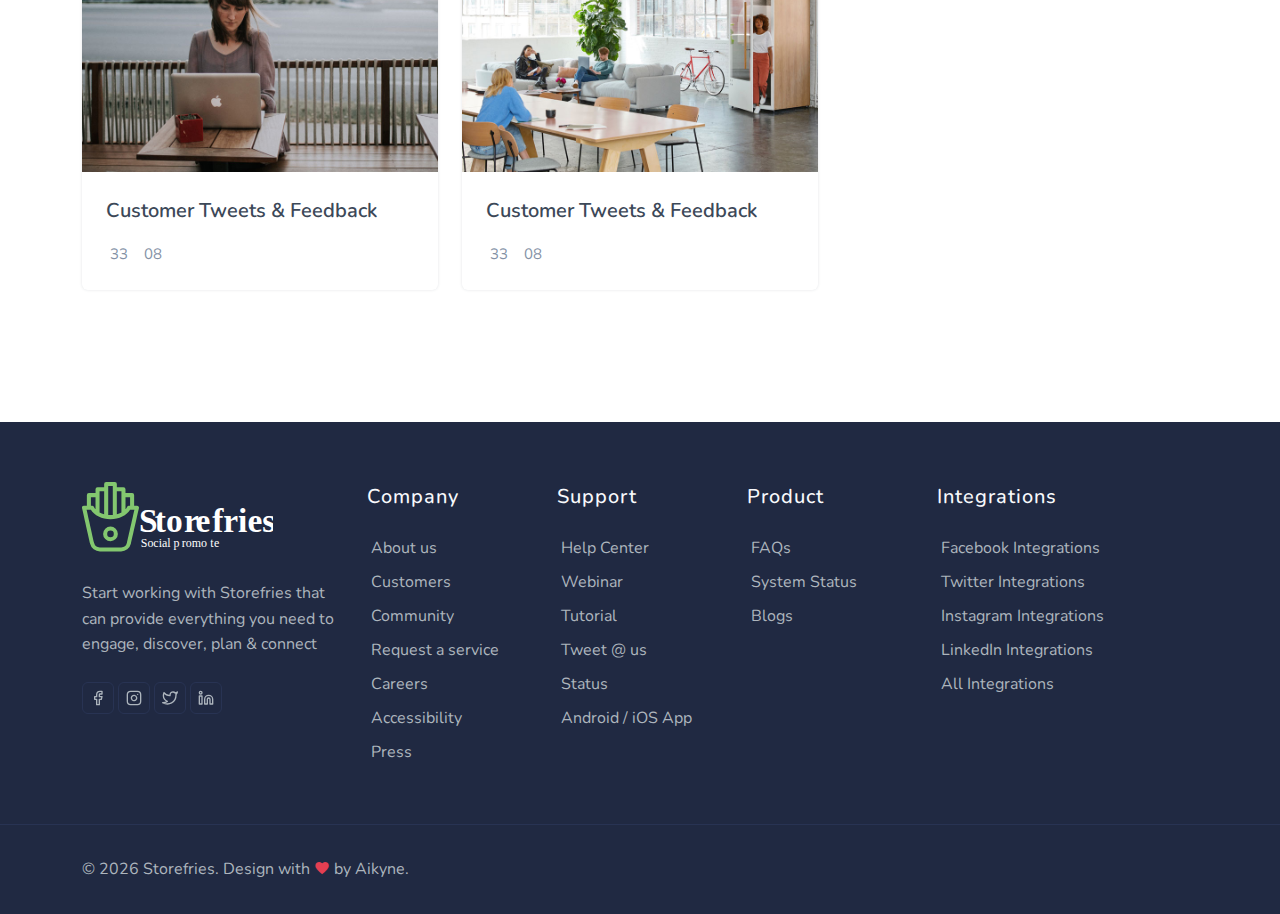
==== commit f35709df: "storefries to store" ====
--- a/customer.html
+++ b/customer.html
@@ -4,7 +4,7 @@
 
 <head>
     <meta charset="utf-8" />
-    <title>Customer Love | Storefries</title>
+    <title>Customer Love | Store</title>
     <meta name="viewport" content="width=device-width, initial-scale=1.0">
     <meta name="description" content="" />
     <meta name="keywords" content="" />
@@ -44,7 +44,7 @@
         <div class="container">
             <!-- Logo container-->
             <a class="logo" href="index.html">
-                <img src="images/logo.png" height="50" class="logo-light-mode" alt="">
+                <img src="images/logo3.svg" height="70" class="logo-light-mode" alt="">
                 <img src="images/logo.png" height="50" class="logo-dark-mode" alt="">
             </a>
             <div class="buy-button">
